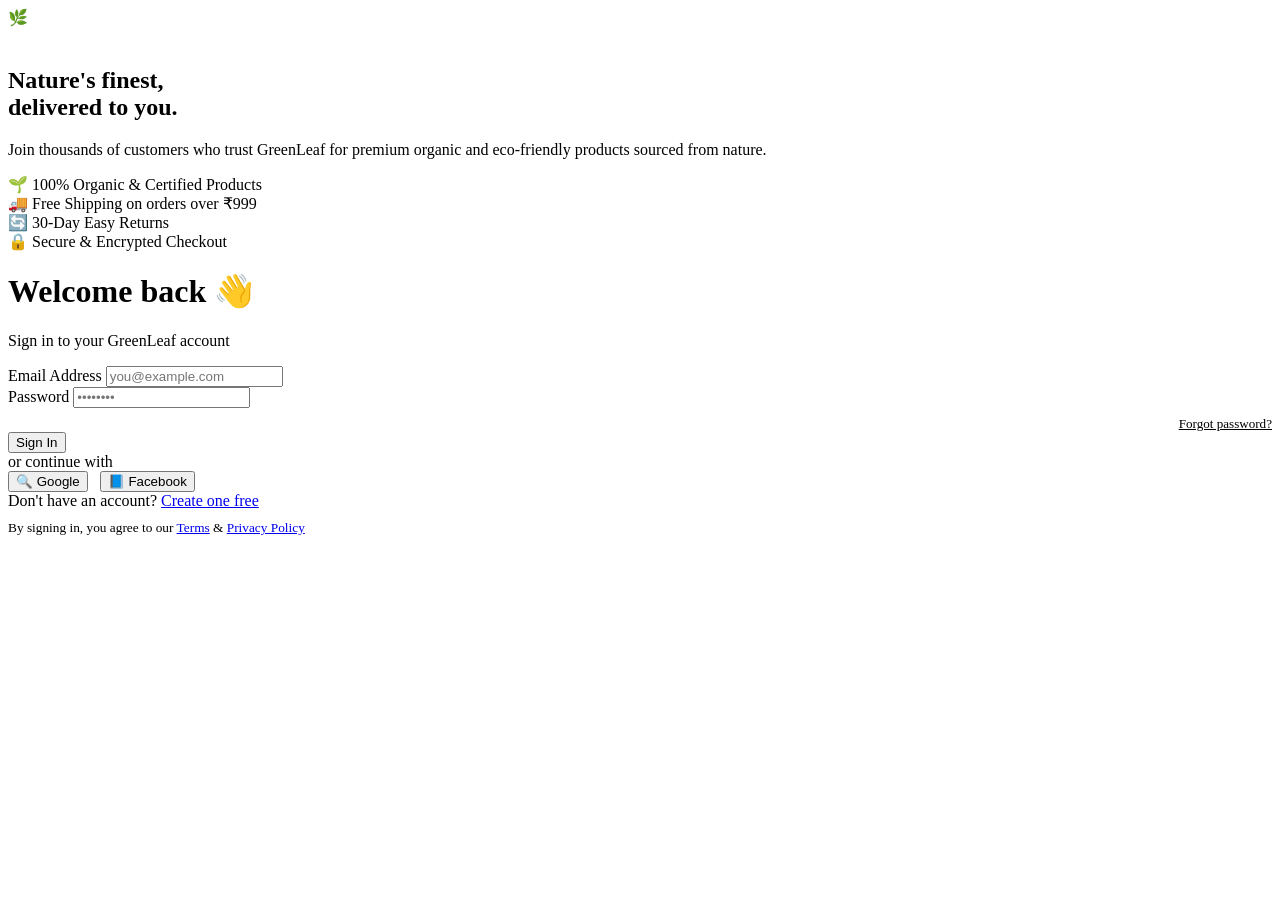
==== index.html @ fff3a0ae "Add files via upload" ====
<!DOCTYPE html>
<html lang="en">
<head>
  <meta charset="UTF-8" />
  <meta name="viewport" content="width=device-width, initial-scale=1.0" />
  <title>Sign In — GreenLeaf Store</title>
  <link rel="stylesheet" href="css/style.css" />
</head>
<body style="background: none;">

<div class="login-page">
  <!-- LEFT PANEL -->
  <div class="login-left">
    <div class="login-left-content">
      <div class="logo" style="color:white; margin-bottom:2.5rem;">
        <span class="logo-icon">🌿</span> GreenLeaf
      </div>
      <h2>Nature's finest,<br>delivered to you.</h2>
      <p>Join thousands of customers who trust GreenLeaf for premium organic and eco-friendly products sourced from nature.</p>
      <div class="login-perks">
        <div class="login-perk"><span class="icon">🌱</span> 100% Organic &amp; Certified Products</div>
        <div class="login-perk"><span class="icon">🚚</span> Free Shipping on orders over ₹999</div>
        <div class="login-perk"><span class="icon">🔄</span> 30-Day Easy Returns</div>
        <div class="login-perk"><span class="icon">🔒</span> Secure &amp; Encrypted Checkout</div>
      </div>
    </div>
  </div>

  <!-- RIGHT PANEL -->
  <div class="login-right">
    <div class="login-box">
      <h1>Welcome back 👋</h1>
      <p class="subtitle">Sign in to your GreenLeaf account</p>

      <form id="login-form" novalidate>
        <div class="form-group">
          <label for="email">Email Address</label>
          <input type="email" id="email" placeholder="you@example.com" autocomplete="email" required />
        </div>
        <div class="form-group">
          <label for="password">Password</label>
          <input type="password" id="password" placeholder="••••••••" autocomplete="current-password" required />
          <div style="text-align:right; margin-top:0.4rem;">
            <a href="#" style="font-size:0.82rem; color:var(--green-700);">Forgot password?</a>
          </div>
        </div>

        <div id="login-error" style="display:none; background:#FEE2E2; color:#991B1B; padding:0.75rem 1rem; border-radius:8px; font-size:0.85rem; margin-bottom:1rem;"></div>

        <button type="submit" class="btn btn-primary btn-full btn-lg" id="login-btn">Sign In</button>
      </form>

      <div class="divider"><span>or continue with</span></div>

      <div style="display:flex; gap:0.75rem;">
        <button class="btn btn-outline btn-full" onclick="socialLogin('Google')">🔍 Google</button>
        <button class="btn btn-outline btn-full" onclick="socialLogin('Facebook')">📘 Facebook</button>
      </div>

      <div class="login-footer">
        Don't have an account? <a href="register.html">Create one free</a>
      </div>
      <div class="login-footer" style="margin-top:0.5rem;">
        <small>By signing in, you agree to our
          <a href="legal/terms.html">Terms</a> &amp;
          <a href="legal/privacy.html">Privacy Policy</a></small>
      </div>
    </div>
  </div>
</div>

<script src="js/main.js"></script>
<script>
  // Demo: any email/password logs in
  document.getElementById('login-form').addEventListener('submit', function(e) {
    e.preventDefault();
    const email = document.getElementById('email').value.trim();
    const pass  = document.getElementById('password').value;
    const errEl = document.getElementById('login-error');
    const btn   = document.getElementById('login-btn');

    if (!email || !pass) {
      errEl.textContent = 'Please enter your email and password.';
      errEl.style.display = 'block'; return;
    }
    if (!email.includes('@')) {
      errEl.textContent = 'Please enter a valid email address.';
      errEl.style.display = 'block'; return;
    }
    errEl.style.display = 'none';
    btn.textContent = 'Signing in…';
    btn.disabled = true;
    setTimeout(() => {
      localStorage.setItem('greenleaf_user', JSON.stringify({ email, name: email.split('@')[0] }));
      window.location.href = 'home.html';
    }, 900);
  });

  function socialLogin(provider) {
    localStorage.setItem('greenleaf_user', JSON.stringify({ email: `user@${provider.toLowerCase()}.com`, name: 'Guest User' }));
    window.location.href = 'home.html';
  }

  // Redirect if already logged in
  if (localStorage.getItem('greenleaf_user')) {
    window.location.href = 'home.html';
  }
</script>
</body>
</html>
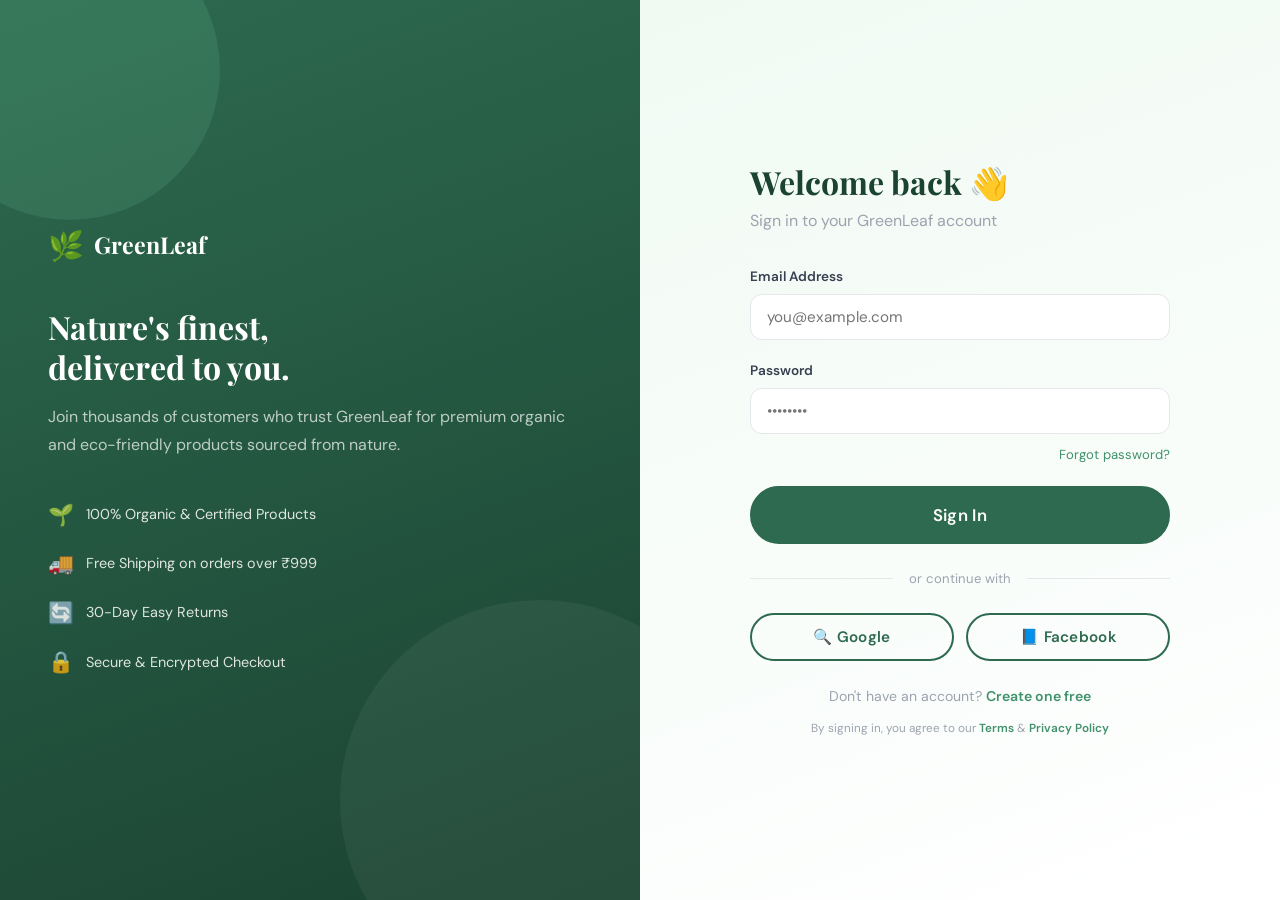
==== commit ab6ab120: "update4" ====
--- a/index.html
+++ b/index.html
@@ -91,18 +91,18 @@
     btn.textContent = 'Signing in…';
     btn.disabled = true;
     setTimeout(() => {
-      localStorage.setItem('greenleaf_user', JSON.stringify({ email, name: email.split('@')[0] }));
+      localStorage.setItem('pozhivu_user', JSON.stringify({ email, name: email.split('@')[0] }));
       window.location.href = 'home.html';
     }, 900);
   });
 
   function socialLogin(provider) {
-    localStorage.setItem('greenleaf_user', JSON.stringify({ email: `user@${provider.toLowerCase()}.com`, name: 'Guest User' }));
+    localStorage.setItem('pozhivu_user', JSON.stringify({ email: `user@${provider.toLowerCase()}.com`, name: 'Guest User' }));
     window.location.href = 'home.html';
   }
 
   // Redirect if already logged in
-  if (localStorage.getItem('greenleaf_user')) {
+  if (localStorage.getItem('pozhivu_user')) {
     window.location.href = 'home.html';
   }
 </script>
--- a/css/style.css
+++ b/css/style.css
@@ -0,0 +1,533 @@
+/* ===== GreenLeaf Store - Global Styles ===== */
+@import url('https://fonts.googleapis.com/css2?family=Playfair+Display:ital,wght@0,400;0,600;0,700;1,400&family=DM+Sans:wght@300;400;500;600&display=swap');
+
+:root {
+  --green-900: #1B4332;
+  --green-800: #2D6A4F;
+  --green-700: #40916C;
+  --green-500: #74C69D;
+  --green-300: #B7E4C7;
+  --green-100: #D8F3DC;
+  --green-50:  #F0FAF3;
+  --white:     #FFFFFF;
+  --gray-50:   #F9FAFB;
+  --gray-100:  #F3F4F6;
+  --gray-200:  #E5E7EB;
+  --gray-400:  #9CA3AF;
+  --gray-600:  #4B5563;
+  --gray-800:  #1F2937;
+  --accent:    #D4A853;
+  --danger:    #E53E3E;
+  --shadow-sm: 0 1px 3px rgba(45,106,79,0.08);
+  --shadow-md: 0 4px 20px rgba(45,106,79,0.12);
+  --shadow-lg: 0 12px 40px rgba(45,106,79,0.18);
+  --radius:    12px;
+  --radius-lg: 20px;
+  --transition: all 0.25s cubic-bezier(0.4,0,0.2,1);
+}
+
+*, *::before, *::after { box-sizing: border-box; margin: 0; padding: 0; }
+html { scroll-behavior: smooth; }
+body {
+  font-family: 'DM Sans', sans-serif;
+  background: linear-gradient(160deg, var(--green-100) 0%, var(--green-50) 20%, var(--white) 60%);
+  min-height: 100vh;
+  color: var(--gray-800);
+  line-height: 1.6;
+}
+
+/* ===== TYPOGRAPHY ===== */
+h1,h2,h3,h4 { font-family: 'Playfair Display', serif; line-height: 1.25; }
+h1 { font-size: clamp(2rem, 4vw, 3.2rem); }
+h2 { font-size: clamp(1.5rem, 3vw, 2.2rem); }
+h3 { font-size: 1.3rem; }
+p  { color: var(--gray-600); }
+a  { text-decoration: none; color: inherit; }
+
+/* ===== LAYOUT ===== */
+.container { max-width: 1200px; margin: 0 auto; padding: 0 1.5rem; }
+.section    { padding: 5rem 0; }
+.section--sm { padding: 3rem 0; }
+.grid-2 { display: grid; grid-template-columns: 1fr 1fr; gap: 2.5rem; }
+.grid-3 { display: grid; grid-template-columns: repeat(3, 1fr); gap: 2rem; }
+.grid-4 { display: grid; grid-template-columns: repeat(4, 1fr); gap: 1.5rem; }
+.flex   { display: flex; }
+.flex-center { display: flex; align-items: center; justify-content: center; }
+.flex-between{ display: flex; align-items: center; justify-content: space-between; }
+.gap-1  { gap: 0.5rem; }
+.gap-2  { gap: 1rem; }
+.gap-3  { gap: 1.5rem; }
+.mt-1   { margin-top: 0.5rem; }
+.mt-2   { margin-top: 1rem; }
+.mt-3   { margin-top: 1.5rem; }
+.mt-4   { margin-top: 2rem; }
+.text-center { text-align: center; }
+
+/* ===== NAVBAR ===== */
+.navbar {
+  position: sticky; top: 0; z-index: 100;
+  background: rgba(255,255,255,0.92);
+  backdrop-filter: blur(12px);
+  border-bottom: 1px solid var(--green-100);
+  box-shadow: var(--shadow-sm);
+}
+.navbar-inner {
+  display: flex; align-items: center; justify-content: space-between;
+  padding: 1rem 1.5rem; max-width: 1200px; margin: 0 auto;
+}
+.logo {
+  display: flex; align-items: center; gap: 0.6rem;
+  font-family: 'Playfair Display', serif;
+  font-size: 1.45rem; font-weight: 700;
+  color: var(--green-800);
+}
+.logo-icon { font-size: 1.8rem; }
+.logo-icon img {
+  display: block;
+  max-height: 1.8rem;
+  width: auto;
+  border-radius: 6px;
+}
+.nav-links { display: flex; align-items: center; gap: 2rem; list-style: none; }
+.nav-links a {
+  font-size: 0.9rem; font-weight: 500;
+  color: var(--gray-600);
+  transition: var(--transition);
+  position: relative; padding-bottom: 2px;
+}
+.nav-links a::after {
+  content: ''; position: absolute; bottom: -2px; left: 0;
+  width: 0; height: 2px; background: var(--green-700);
+  transition: width 0.3s ease;
+}
+.nav-links a:hover { color: var(--green-800); }
+.nav-links a:hover::after { width: 100%; }
+.nav-actions { display: flex; align-items: center; gap: 1rem; }
+.cart-btn {
+  position: relative; background: var(--green-800); color: white;
+  border: none; border-radius: 50px; padding: 0.55rem 1.2rem;
+  font-family: 'DM Sans', sans-serif; font-size: 0.9rem; font-weight: 500;
+  cursor: pointer; transition: var(--transition); display: flex; align-items: center; gap: 0.4rem;
+}
+.cart-btn:hover { background: var(--green-900); transform: translateY(-1px); box-shadow: var(--shadow-md); }
+.cart-badge {
+  position: absolute; top: -6px; right: -6px;
+  background: var(--accent); color: white;
+  border-radius: 50%; width: 18px; height: 18px;
+  font-size: 0.65rem; font-weight: 700;
+  display: flex; align-items: center; justify-content: center;
+}
+
+/* ===== BUTTONS ===== */
+.btn {
+  display: inline-flex; align-items: center; justify-content: center; gap: 0.4rem;
+  padding: 0.75rem 1.75rem; border-radius: 50px;
+  font-family: 'DM Sans', sans-serif; font-size: 0.95rem; font-weight: 600;
+  cursor: pointer; border: 2px solid transparent;
+  transition: var(--transition); letter-spacing: 0.02em;
+}
+.btn-primary {
+  background: var(--green-800); color: white; border-color: var(--green-800);
+}
+.btn-primary:hover { background: var(--green-900); border-color: var(--green-900); transform: translateY(-2px); box-shadow: var(--shadow-md); }
+.btn-outline {
+  background: transparent; color: var(--green-800); border-color: var(--green-800);
+}
+.btn-outline:hover { background: var(--green-800); color: white; transform: translateY(-2px); }
+.btn-accent { background: var(--accent); color: white; border-color: var(--accent); }
+.btn-accent:hover { background: #c4943f; border-color: #c4943f; transform: translateY(-2px); box-shadow: var(--shadow-md); }
+.btn-danger { background: var(--danger); color: white; border-color: var(--danger); }
+.btn-danger:hover { opacity: 0.88; transform: translateY(-1px); }
+.btn-lg { padding: 1rem 2.5rem; font-size: 1.05rem; }
+.btn-sm { padding: 0.45rem 1rem; font-size: 0.82rem; }
+.btn-full { width: 100%; }
+
+/* ===== CARD ===== */
+.card {
+  background: white; border-radius: var(--radius-lg);
+  box-shadow: var(--shadow-sm);
+  border: 1px solid var(--green-100);
+  overflow: hidden;
+  transition: var(--transition);
+}
+.card:hover { box-shadow: var(--shadow-md); transform: translateY(-3px); }
+.card-body { padding: 1.5rem; }
+
+/* ===== PRODUCT CARD ===== */
+.product-card {
+  background: white; border-radius: var(--radius-lg);
+  border: 1px solid var(--green-100);
+  overflow: hidden; transition: var(--transition);
+  box-shadow: var(--shadow-sm);
+}
+.product-card:hover { box-shadow: var(--shadow-lg); transform: translateY(-5px); }
+.product-img-wrap {
+  position: relative; overflow: hidden;
+  background: linear-gradient(135deg, var(--green-50), var(--green-100));
+  height: 240px; display: flex; align-items: center; justify-content: center;
+}
+.product-img-wrap img { width: 100%; height: 100%; object-fit: cover; transition: transform 0.4s ease; }
+.product-card:hover .product-img-wrap img { transform: scale(1.05); }
+.product-img-placeholder {
+  font-size: 5rem; opacity: 0.6;
+}
+.product-badge {
+  position: absolute; top: 12px; left: 12px;
+  background: var(--green-700); color: white;
+  font-size: 0.72rem; font-weight: 700; padding: 0.25rem 0.65rem;
+  border-radius: 20px; letter-spacing: 0.05em; text-transform: uppercase;
+}
+.wishlist-btn {
+  position: absolute; top: 12px; right: 12px;
+  background: white; border: none; border-radius: 50%;
+  width: 36px; height: 36px; display: flex; align-items: center; justify-content: center;
+  cursor: pointer; box-shadow: var(--shadow-sm); transition: var(--transition);
+  font-size: 1rem; color: var(--gray-400);
+}
+.wishlist-btn:hover, .wishlist-btn.active { color: #e53e3e; transform: scale(1.1); }
+.product-info { padding: 1.25rem; }
+.product-category { font-size: 0.75rem; font-weight: 600; text-transform: uppercase; letter-spacing: 0.08em; color: var(--green-700); margin-bottom: 0.35rem; }
+.product-name { font-family: 'Playfair Display', serif; font-size: 1.05rem; font-weight: 600; color: var(--gray-800); margin-bottom: 0.4rem; }
+.product-desc-short { font-size: 0.83rem; color: var(--gray-400); margin-bottom: 0.85rem; line-height: 1.5; }
+.product-footer { display: flex; align-items: center; justify-content: space-between; }
+.product-price { font-family: 'Playfair Display', serif; font-size: 1.2rem; font-weight: 700; color: var(--green-800); }
+.product-price .original { font-size: 0.85rem; color: var(--gray-400); text-decoration: line-through; margin-left: 0.4rem; font-family: 'DM Sans', sans-serif; }
+.stars { color: var(--accent); font-size: 0.8rem; margin-bottom: 0.4rem; }
+
+/* ===== HERO ===== */
+.hero {
+  padding: 7rem 0 5rem;
+  background: linear-gradient(135deg, var(--green-100) 0%, var(--green-50) 50%, var(--white) 100%);
+  position: relative; overflow: hidden;
+}
+.hero::before {
+  content: ''; position: absolute; top: -50%; right: -20%;
+  width: 600px; height: 600px; border-radius: 50%;
+  background: radial-gradient(circle, var(--green-300) 0%, transparent 70%);
+  opacity: 0.3;
+  pointer-events: none;
+  z-index: 0;
+}
+.hero-content { position: relative; max-width: 600px; z-index: 1; }
+.hero-eyebrow {
+  display: inline-block; background: var(--green-100);
+  color: var(--green-700); font-size: 0.8rem; font-weight: 700;
+  padding: 0.4rem 1rem; border-radius: 20px; letter-spacing: 0.1em;
+  text-transform: uppercase; margin-bottom: 1.5rem;
+}
+.hero h1 { margin-bottom: 1.25rem; color: var(--green-900); }
+.hero p { font-size: 1.1rem; margin-bottom: 2rem; max-width: 480px; }
+.hero-actions { display: flex; gap: 1rem; flex-wrap: wrap; }
+.hero-img { position: relative; display: flex; align-items: center; justify-content: center; z-index: 1; }
+.hero-blob {
+  width: 420px; height: 420px; border-radius: 60% 40% 70% 30% / 50% 60% 40% 50%;
+  background: linear-gradient(135deg, var(--green-300), var(--green-500));
+  display: flex; align-items: center; justify-content: center;
+  font-size: 10rem; animation: morph 8s ease-in-out infinite;
+}
+@keyframes morph {
+  0%,100% { border-radius: 60% 40% 70% 30% / 50% 60% 40% 50%; }
+  50%      { border-radius: 30% 60% 40% 70% / 60% 30% 70% 40%; }
+}
+
+/* ===== FEATURES STRIP ===== */
+.features-strip {
+  background: var(--green-800); color: white; padding: 1.5rem 0;
+}
+.features-strip .container { display: flex; justify-content: space-around; flex-wrap: wrap; gap: 1rem; }
+.feature-item { display: flex; align-items: center; gap: 0.75rem; }
+.feature-item .icon { font-size: 1.5rem; }
+.feature-item .text strong { display: block; font-size: 0.9rem; font-weight: 600; }
+.feature-item .text span { font-size: 0.78rem; opacity: 0.75; }
+
+/* ===== SECTION HEADER ===== */
+.section-header { text-align: center; margin-bottom: 3.5rem; }
+.section-header .eyebrow {
+  display: inline-block; color: var(--green-700); font-size: 0.78rem;
+  font-weight: 700; letter-spacing: 0.12em; text-transform: uppercase;
+  margin-bottom: 0.75rem;
+}
+.section-header h2 { color: var(--green-900); margin-bottom: 0.75rem; }
+.section-header p { max-width: 520px; margin: 0 auto; }
+
+/* ===== FORM ELEMENTS ===== */
+.form-group { margin-bottom: 1.25rem; }
+.form-group label { display: block; font-size: 0.85rem; font-weight: 600; margin-bottom: 0.4rem; color: var(--gray-700, #374151); }
+.form-group input,
+.form-group select,
+.form-group textarea {
+  width: 100%; padding: 0.75rem 1rem;
+  border: 1.5px solid var(--gray-200);
+  border-radius: var(--radius); background: white;
+  font-family: 'DM Sans', sans-serif; font-size: 0.95rem;
+  color: var(--gray-800); transition: var(--transition);
+}
+.form-group input:focus,
+.form-group select:focus,
+.form-group textarea:focus {
+  outline: none; border-color: var(--green-500);
+  box-shadow: 0 0 0 3px rgba(116,198,157,0.2);
+}
+.form-group textarea { resize: vertical; min-height: 120px; }
+.form-row { display: grid; grid-template-columns: 1fr 1fr; gap: 1rem; }
+
+/* ===== BADGE & TAG ===== */
+.badge { display: inline-block; padding: 0.25rem 0.75rem; border-radius: 20px; font-size: 0.75rem; font-weight: 600; }
+.badge-green { background: var(--green-100); color: var(--green-800); }
+.badge-gold  { background: #FEF3C7; color: #92400E; }
+.badge-red   { background: #FEE2E2; color: #991B1B; }
+
+/* ===== BREADCRUMB ===== */
+.breadcrumb { display: flex; align-items: center; gap: 0.5rem; font-size: 0.83rem; color: var(--gray-400); margin-bottom: 1.5rem; flex-wrap: wrap; }
+.breadcrumb a { color: var(--green-700); }
+.breadcrumb a:hover { text-decoration: underline; }
+.breadcrumb span { color: var(--gray-400); }
+
+/* ===== FOOTER ===== */
+.footer {
+  background: var(--green-900); color: rgba(255,255,255,0.85);
+  padding: 4rem 0 2rem;
+}
+.footer-grid { display: grid; grid-template-columns: 2fr 1fr 1fr 1fr; gap: 3rem; margin-bottom: 3rem; }
+.footer-brand .logo { color: white; margin-bottom: 1rem; }
+.footer-brand p { font-size: 0.88rem; opacity: 0.7; line-height: 1.7; max-width: 280px; }
+.footer-col h4 { font-family: 'DM Sans', sans-serif; font-size: 0.85rem; font-weight: 700; letter-spacing: 0.08em; text-transform: uppercase; color: white; margin-bottom: 1.25rem; }
+.footer-col ul { list-style: none; }
+.footer-col ul li { margin-bottom: 0.6rem; }
+.footer-col ul li a { font-size: 0.88rem; opacity: 0.7; transition: var(--transition); }
+.footer-col ul li a:hover { opacity: 1; color: var(--green-300); }
+.footer-bottom { border-top: 1px solid rgba(255,255,255,0.12); padding-top: 1.5rem; display: flex; justify-content: space-between; align-items: center; flex-wrap: wrap; gap: 1rem; }
+.footer-bottom p { font-size: 0.82rem; opacity: 0.55; }
+.footer-payments { display: flex; gap: 0.75rem; align-items: center; }
+.payment-chip { background: rgba(255,255,255,0.1); border-radius: 6px; padding: 0.3rem 0.7rem; font-size: 0.75rem; font-weight: 600; color: rgba(255,255,255,0.8); }
+
+/* ===== NOTIFICATION TOAST ===== */
+.toast {
+  position: fixed; bottom: 2rem; right: 2rem; z-index: 9999;
+  background: var(--green-800); color: white;
+  padding: 0.9rem 1.5rem; border-radius: var(--radius);
+  box-shadow: var(--shadow-lg); font-size: 0.9rem; font-weight: 500;
+  display: flex; align-items: center; gap: 0.6rem;
+  transform: translateY(120%); transition: transform 0.3s cubic-bezier(0.4,0,0.2,1);
+  max-width: 320px;
+}
+.toast.show { transform: translateY(0); }
+
+/* ===== QUANTITY SELECTOR ===== */
+.qty-selector {
+  display: flex; align-items: center; gap: 0;
+  border: 1.5px solid var(--gray-200); border-radius: 8px; overflow: hidden;
+}
+.qty-btn {
+  background: var(--gray-100); border: none; width: 36px; height: 36px;
+  cursor: pointer; font-size: 1.1rem; font-weight: 600;
+  transition: var(--transition); color: var(--gray-800);
+}
+.qty-btn:hover { background: var(--green-100); color: var(--green-800); }
+.qty-input {
+  width: 48px; text-align: center; border: none;
+  font-family: 'DM Sans', sans-serif; font-size: 0.95rem; font-weight: 600;
+  background: white; color: var(--gray-800);
+}
+.qty-input:focus { outline: none; }
+
+/* ===== CART TABLE ===== */
+.cart-table { width: 100%; border-collapse: collapse; }
+.cart-table th { text-align: left; padding: 1rem; font-size: 0.8rem; font-weight: 700; text-transform: uppercase; letter-spacing: 0.08em; color: var(--gray-400); border-bottom: 2px solid var(--gray-200); }
+.cart-table td { padding: 1.25rem 1rem; border-bottom: 1px solid var(--gray-100); vertical-align: middle; }
+.cart-item-img { width: 72px; height: 72px; border-radius: 10px; object-fit: cover; background: var(--green-50); display: flex; align-items: center; justify-content: center; font-size: 2rem; }
+.cart-item-name { font-weight: 600; margin-bottom: 0.2rem; }
+.cart-item-variant { font-size: 0.8rem; color: var(--gray-400); }
+.remove-btn { background: none; border: none; cursor: pointer; color: var(--gray-400); font-size: 1.1rem; transition: var(--transition); }
+.remove-btn:hover { color: var(--danger); transform: scale(1.1); }
+
+/* ===== ORDER SUMMARY ===== */
+.order-summary {
+  background: white; border-radius: var(--radius-lg);
+  border: 1px solid var(--green-100); padding: 1.75rem;
+  position: sticky; top: 5rem;
+}
+.order-summary h3 { margin-bottom: 1.5rem; color: var(--green-900); }
+.summary-line { display: flex; justify-content: space-between; padding: 0.6rem 0; font-size: 0.9rem; color: var(--gray-600); }
+.summary-line.total { font-size: 1.05rem; font-weight: 700; color: var(--gray-800); border-top: 2px solid var(--gray-200); margin-top: 0.5rem; padding-top: 1rem; }
+.promo-box { display: flex; gap: 0.5rem; margin: 1.25rem 0; }
+.promo-box input { flex: 1; padding: 0.6rem 1rem; border: 1.5px solid var(--gray-200); border-radius: 8px; font-size: 0.88rem; }
+.promo-box input:focus { outline: none; border-color: var(--green-500); }
+
+/* ===== PAGE HERO ===== */
+.page-hero {
+  background: linear-gradient(135deg, var(--green-100), var(--green-50));
+  padding: 3.5rem 0 2.5rem; border-bottom: 1px solid var(--green-100);
+}
+.page-hero h1 { color: var(--green-900); font-size: 2.2rem; margin-bottom: 0.5rem; }
+.page-hero p { max-width: 500px; }
+
+/* ===== LEGAL PAGE ===== */
+.legal-content { max-width: 820px; margin: 0 auto; }
+.legal-content h2 { font-size: 1.5rem; color: var(--green-900); margin: 2.5rem 0 1rem; }
+.legal-content h3 { font-size: 1.1rem; color: var(--gray-800); margin: 1.5rem 0 0.6rem; }
+.legal-content p  { margin-bottom: 1rem; font-size: 0.95rem; line-height: 1.8; }
+.legal-content ul { margin: 0.75rem 0 1.25rem 1.5rem; }
+.legal-content ul li { margin-bottom: 0.5rem; font-size: 0.95rem; color: var(--gray-600); line-height: 1.7; }
+.legal-toc { background: var(--green-50); border-radius: var(--radius); padding: 1.5rem; margin-bottom: 2.5rem; border: 1px solid var(--green-100); }
+.legal-toc ul { margin-left: 1.25rem; }
+.legal-toc ul li a { color: var(--green-700); font-size: 0.9rem; }
+.legal-toc ul li a:hover { text-decoration: underline; }
+
+/* ===== LOGIN ===== */
+.login-page {
+  min-height: 100vh; display: grid; grid-template-columns: 1fr 1fr;
+}
+.login-left {
+  background: linear-gradient(160deg, var(--green-800), var(--green-900));
+  display: flex; flex-direction: column; justify-content: center;
+  padding: 3rem; position: relative; overflow: hidden;
+}
+.login-left::before {
+  content: ''; position: absolute; bottom: -100px; right: -100px;
+  width: 400px; height: 400px; border-radius: 50%;
+  background: rgba(255,255,255,0.05);
+  pointer-events: none;
+}
+.login-left::after {
+  content: ''; position: absolute; top: -80px; left: -80px;
+  width: 300px; height: 300px; border-radius: 50%;
+  background: rgba(116,198,157,0.15);
+  pointer-events: none;
+}
+.login-left-content { position: relative; z-index: 1; }
+.login-left .logo { color: white; margin-bottom: 2rem; }
+.login-left h2 { color: white; font-size: 2rem; margin-bottom: 1rem; }
+.login-left p  { color: rgba(255,255,255,0.7); font-size: 1rem; line-height: 1.7; }
+.login-perks { margin-top: 2.5rem; display: flex; flex-direction: column; gap: 1rem; }
+.login-perk { display: flex; align-items: center; gap: 0.75rem; color: rgba(255,255,255,0.85); font-size: 0.9rem; }
+.login-perk .icon { font-size: 1.3rem; }
+.login-right {
+  display: flex; align-items: center; justify-content: center; padding: 3rem;
+  background: linear-gradient(160deg, var(--green-50), var(--white));
+}
+.login-box { width: 100%; max-width: 420px; }
+.login-box h1 { color: var(--green-900); margin-bottom: 0.4rem; font-size: 2rem; }
+.login-box .subtitle { color: var(--gray-400); margin-bottom: 2rem; }
+.divider { display: flex; align-items: center; gap: 1rem; margin: 1.5rem 0; }
+.divider::before, .divider::after { content: ''; flex: 1; height: 1px; background: var(--gray-200); }
+.divider span { font-size: 0.82rem; color: var(--gray-400); white-space: nowrap; }
+.login-footer { text-align: center; margin-top: 1.5rem; font-size: 0.88rem; color: var(--gray-400); }
+.login-footer a { color: var(--green-700); font-weight: 600; }
+
+/* ===== PRODUCT DETAIL ===== */
+.product-gallery { display: grid; grid-template-rows: auto auto; gap: 1rem; }
+.main-image {
+  background: linear-gradient(135deg, var(--green-50), var(--green-100));
+  border-radius: var(--radius-lg); height: 420px;
+  display: flex; align-items: center; justify-content: center;
+  font-size: 10rem; border: 1px solid var(--green-100);
+  overflow: hidden;
+}
+.main-image img { width: 100%; height: 100%; object-fit: cover; }
+.thumbnail-row { display: flex; gap: 0.75rem; }
+.thumb {
+  background: linear-gradient(135deg, var(--green-50), var(--green-100));
+  border-radius: 10px; width: 72px; height: 72px;
+  display: flex; align-items: center; justify-content: center;
+  font-size: 2rem; border: 2px solid transparent; cursor: pointer;
+  transition: var(--transition); flex-shrink: 0;
+}
+.thumb.active { border-color: var(--green-700); }
+.thumb:hover { border-color: var(--green-500); }
+.product-detail-info { padding: 0.5rem 0; }
+.product-detail-category { font-size: 0.78rem; font-weight: 700; text-transform: uppercase; letter-spacing: 0.1em; color: var(--green-700); margin-bottom: 0.5rem; }
+.product-detail-name { font-size: clamp(1.6rem, 3vw, 2.2rem); color: var(--green-900); margin-bottom: 0.75rem; }
+.product-detail-rating { display: flex; align-items: center; gap: 0.75rem; margin-bottom: 1.25rem; }
+.product-detail-price { font-family: 'Playfair Display', serif; font-size: 2rem; font-weight: 700; color: var(--green-800); margin-bottom: 1.5rem; }
+.product-detail-price .original { font-size: 1.1rem; color: var(--gray-400); text-decoration: line-through; font-family: 'DM Sans', sans-serif; margin-left: 0.6rem; }
+.product-highlights { list-style: none; margin: 1.25rem 0; }
+.product-highlights li { display: flex; align-items: flex-start; gap: 0.6rem; margin-bottom: 0.5rem; font-size: 0.9rem; color: var(--gray-600); }
+.product-highlights li::before { content: '✓'; color: var(--green-700); font-weight: 700; flex-shrink: 0; margin-top: 0.05rem; }
+.add-to-cart-section { display: flex; align-items: center; gap: 1rem; margin-top: 1.75rem; flex-wrap: wrap; }
+.wishlist-icon-btn {
+  background: white; border: 2px solid var(--gray-200); border-radius: 50%;
+  width: 48px; height: 48px; display: flex; align-items: center; justify-content: center;
+  cursor: pointer; font-size: 1.2rem; color: var(--gray-400); transition: var(--transition);
+}
+.wishlist-icon-btn:hover, .wishlist-icon-btn.active { border-color: #e53e3e; color: #e53e3e; }
+.tabs { border-bottom: 2px solid var(--gray-200); display: flex; gap: 0; margin-bottom: 2rem; }
+.tab-btn {
+  background: none; border: none; cursor: pointer;
+  padding: 1rem 1.5rem; font-family: 'DM Sans', sans-serif;
+  font-size: 0.9rem; font-weight: 600; color: var(--gray-400);
+  border-bottom: 2px solid transparent; margin-bottom: -2px;
+  transition: var(--transition);
+}
+.tab-btn.active { color: var(--green-800); border-bottom-color: var(--green-800); }
+.tab-panel { display: none; }
+.tab-panel.active { display: block; }
+
+/* ===== SHIPPING INFO BOX ===== */
+.shipping-box {
+  background: var(--green-50); border-radius: var(--radius); padding: 1.25rem;
+  border: 1px solid var(--green-100); margin-top: 1.5rem;
+}
+.shipping-box .ship-row { display: flex; align-items: center; gap: 0.6rem; font-size: 0.88rem; margin-bottom: 0.5rem; color: var(--gray-600); }
+.shipping-box .ship-row:last-child { margin-bottom: 0; }
+.shipping-box .ship-row .icon { font-size: 1.1rem; }
+
+/* ===== EMPTY STATE ===== */
+.empty-state { text-align: center; padding: 5rem 2rem; }
+.empty-state .icon { font-size: 5rem; margin-bottom: 1.5rem; opacity: 0.4; }
+.empty-state h3 { color: var(--green-900); margin-bottom: 0.75rem; }
+.empty-state p  { color: var(--gray-400); margin-bottom: 2rem; }
+
+/* ===== CHECKOUT STEPS ===== */
+.checkout-steps { display: flex; align-items: center; justify-content: center; gap: 0; margin-bottom: 3rem; }
+.step { display: flex; align-items: center; gap: 0.6rem; }
+.step-num {
+  width: 32px; height: 32px; border-radius: 50%;
+  background: var(--gray-200); color: var(--gray-400);
+  display: flex; align-items: center; justify-content: center;
+  font-size: 0.82rem; font-weight: 700;
+}
+.step.active .step-num { background: var(--green-800); color: white; }
+.step.done .step-num { background: var(--green-500); color: white; }
+.step-label { font-size: 0.82rem; font-weight: 600; color: var(--gray-400); }
+.step.active .step-label { color: var(--green-800); }
+.step-line { width: 60px; height: 2px; background: var(--gray-200); }
+.step-line.done { background: var(--green-500); }
+
+/* ===== PAYMENT METHODS ===== */
+.payment-methods { display: flex; flex-direction: column; gap: 0.75rem; margin: 1.25rem 0; }
+.payment-option {
+  display: flex; align-items: center; gap: 1rem;
+  border: 2px solid var(--gray-200); border-radius: var(--radius); padding: 1rem 1.25rem;
+  cursor: pointer; transition: var(--transition);
+}
+.payment-option:hover { border-color: var(--green-300); }
+.payment-option.selected { border-color: var(--green-700); background: var(--green-50); }
+.payment-option input[type="radio"] { accent-color: var(--green-700); width: 16px; height: 16px; }
+.payment-option .p-label { font-weight: 600; font-size: 0.9rem; }
+.payment-option .p-icons { margin-left: auto; display: flex; gap: 0.4rem; }
+
+/* ===== RESPONSIVE ===== */
+@media (max-width: 1024px) {
+  .grid-4 { grid-template-columns: repeat(2, 1fr); }
+  .footer-grid { grid-template-columns: 1fr 1fr; }
+}
+@media (max-width: 768px) {
+  .grid-2, .grid-3 { grid-template-columns: 1fr; }
+  .form-row { grid-template-columns: 1fr; }
+  .login-page { grid-template-columns: 1fr; }
+  .login-left { display: none; }
+  .nav-links { display: none; }
+  .footer-grid { grid-template-columns: 1fr; }
+  .hero { padding: 4rem 0 3rem; }
+  .hero-img { display: none; }
+  .checkout-steps { flex-wrap: wrap; gap: 0.5rem; }
+  .step-line { width: 30px; }
+  .cart-table th:nth-child(3),
+  .cart-table td:nth-child(3) { display: none; }
+}
+@media (max-width: 480px) {
+  .grid-4 { grid-template-columns: 1fr; }
+  .add-to-cart-section { flex-direction: column; align-items: stretch; }
+  .btn-lg { padding: 0.85rem 1.5rem; }
+}
